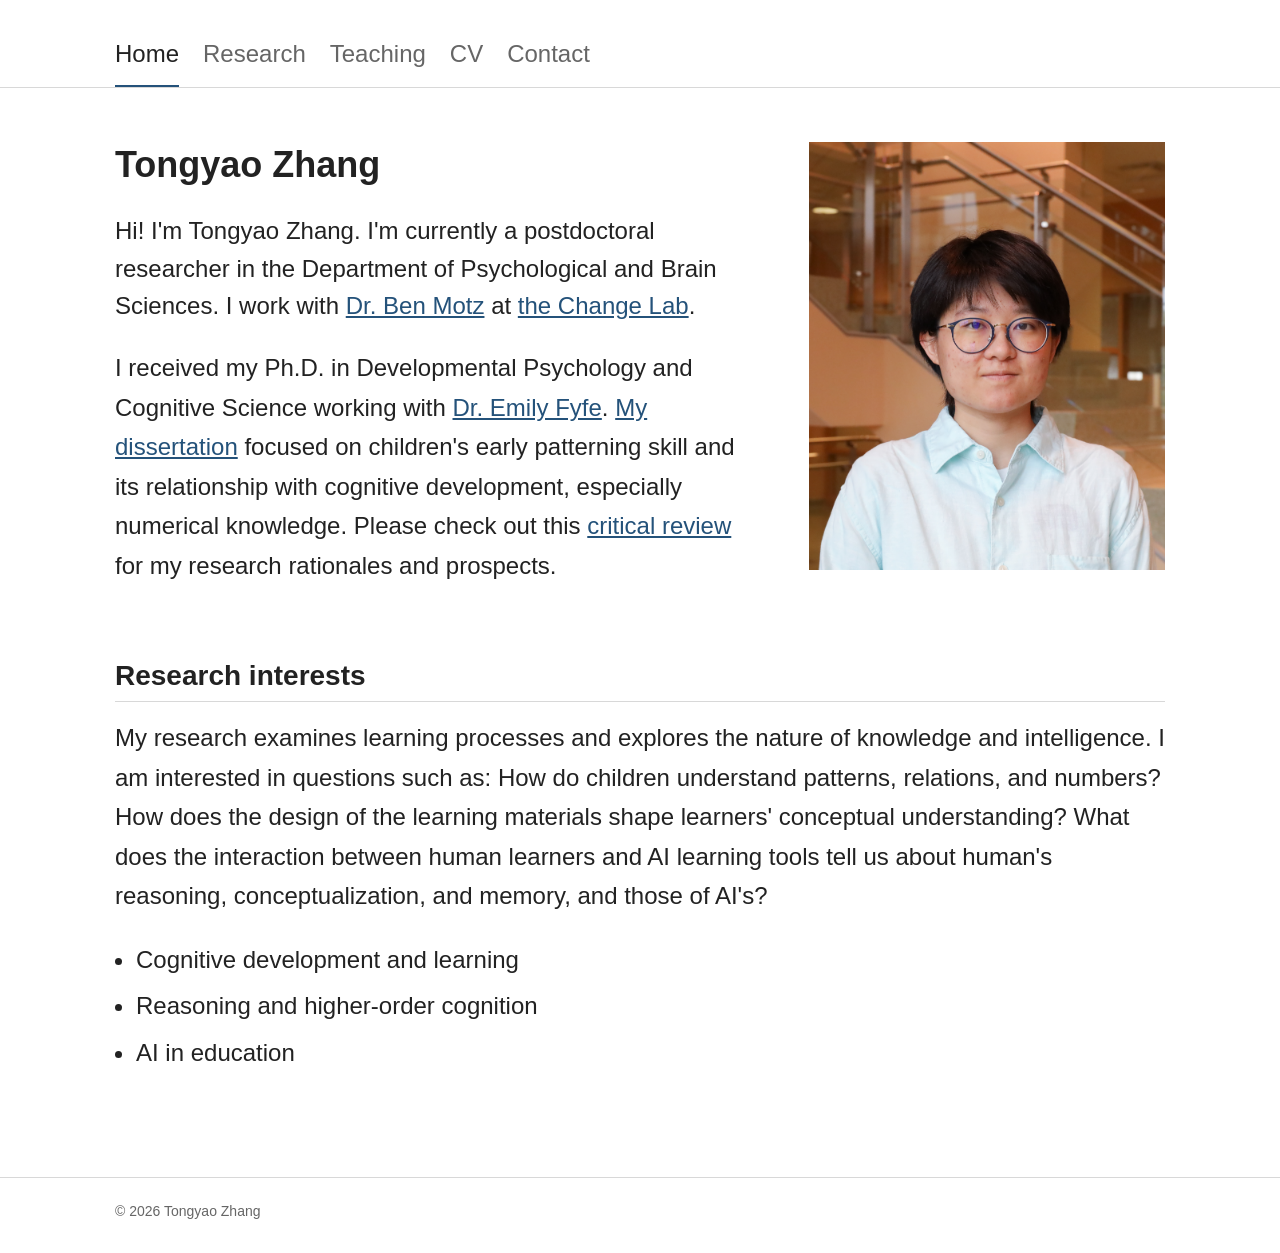
==== index.html @ 2695c0cf "update navigation tabs" ====
<!doctype html>
<html lang="en">
<head>
  <meta charset="utf-8">
  <meta name="viewport" content="width=device-width, initial-scale=1">
  <meta name="description" content="Personal website of Tongyao Zhang.">
  <title>Tongyao Zhang</title>
  <link rel="stylesheet" href="style.css">
</head>
<body>
  <header class="site-header">
    <div class="container">
      <nav aria-label="Main navigation">
        <ul class="nav-list">
          <li><a href="index.html" aria-current="page">Home</a></li>
          <li><a href="research.html">Research</a></li>
          <li><a href="teaching.html">Teaching</a></li>
          <li><a href="cv.html">CV</a></li>
          <li><a href="contact.html">Contact</a></li>
        </ul>
      </nav>
    </div>
  </header>

  <main class="container">
<section class="profile-intro">
  <div class="profile-text">
    <h1>Tongyao Zhang</h1>

    <p class="intro">
      Hi! I'm Tongyao Zhang. I'm currently a postdoctoral researcher in the Department of Psychological and Brain Sciences. I work with <a href="https://bmotz.github.io/">Dr. Ben Motz</a> at <a href="https://changelab.psych.indiana.edu/">the Change Lab</a>.
    </p>
    <p>
      I received my Ph.D. in Developmental Psychology and Cognitive Science working with <a href="https://psych.indiana.edu/directory/faculty/fyfe-emily.html">Dr. Emily Fyfe</a>. <a href="https://www.proquest.com/docview/3355170197">My dissertation</a> focused on children's early patterning skill and its relationship with cognitive development, especially numerical knowledge. Please check out this <a href="https://www.sciencedirect.com/science/article/abs/pii/S0273229725000176">critical review</a> for my research rationales and prospects.
    </p>

  </div>

  <img
    class="profile-photo"
    src="tz2.png"
    alt="Photo of Tongyao Zhang"
  >
</section>

    <h2>Research interests</h2>
        <p>
      My research examines learning processes and explores the nature of knowledge and intelligence. I am interested in questions such as: How do children understand patterns, relations, and numbers? How does the design of the learning materials shape learners' conceptual understanding? What does the interaction between human learners and AI learning tools tell us about human's reasoning, conceptualization, and memory, and those of AI's?
    </p>
    <ul class="plain-list">
      <li>Cognitive development and learning</li>
      <li>Reasoning and higher-order cognition</li>
      <li>AI in education</li>
    </ul>

  </main>

  <footer class="site-footer">
    <div class="container">© 2026 Tongyao Zhang</div>
  </footer>
</body>
</html>
---- style.css ----
:root {
  --text: #222;
  --muted: #666;
  --border: #d8d8d8;
  --accent: #24527a;
  --background: #fff;
  --soft: #f6f6f6;
  --font-main: "Avenir Next", Avenir, "Segoe UI", Helvetica, Arial, sans-serif;
}

* {
  box-sizing: border-box;
}

html {
  scroll-behavior: smooth;
}

body {
  margin: 0;
  background: var(--background);
  color: var(--text);
  font-family: var(--font-main);
  font-size: 24px;
  line-height: 1.65;
}

a {
  color: var(--accent);
}

a:hover {
  text-decoration-thickness: 2px;
}

.container {
  width: min(1050px, calc(100% - 56px));
  margin: 0 auto;
}

.site-header {
  padding-top: 34px;
  border-bottom: 1px solid var(--border);
}

.site-name {
  margin: 0 0 22px;
  font-family: inherit;
  font-size: 30px;
  font-weight: normal;
}

.site-name a {
  color: var(--text);
  text-decoration: none;
}

.nav-list {
  display: flex;
  gap: 24px;
  margin: 0;
  padding: 0;
  overflow-x: auto;
  list-style: none;
}

.nav-list a {
  display: block;
  padding: 0 0 11px;
  color: var(--muted);
  border-bottom: 2px solid transparent;
  text-decoration: none;
  white-space: nowrap;
}

.nav-list a:hover,
.nav-list a[aria-current="page"] {
  color: var(--text);
  border-bottom-color: var(--accent);
}

main {
  min-height: calc(100vh - 210px);
  padding: 54px 0 80px;
}

h1,
h2,
h3 {
  font-family: inherit;
  font-weight: 600;
  line-height: 1.3;
}

h1 {
  margin: 0 0 24px;
  font-size: 36px;
}

h2 {
  margin: 48px 0 16px;
  padding-bottom: 7px;
  border-bottom: 1px solid var(--border);
  font-size: 28px;
}

h3 {
  margin: 0 0 5px;
  font-size: 24px;
}

p {
  margin: 0 0 24px;
}

.intro {
  max-width: 700px;
  font-family: inherit;
  font-size: 24px;
  line-height: 1.55;
}

.muted,
.meta {
  color: var(--muted);
}

.meta {
  margin-bottom: 6px;
  font-size: 20px;
}

.plain-list {
  padding-left: 21px;
}

.plain-list li {
  margin-bottom: 7px;
}

.entry {
  padding: 20px 0;
  border-bottom: 1px solid var(--border);
}

.entry:first-child {
  padding-top: 0;
}

.entry:last-child {
  border-bottom: 0;
}

.entry p:last-child {
  margin-bottom: 0;
}

.citation {
  padding-left: 22px;
  text-indent: -22px;
}

.button {
  display: inline-block;
  padding: 8px 13px;
  color: #fff;
  background: var(--accent);
  border-radius: 2px;
  text-decoration: none;
}

.note {
  margin: 26px 0;
  padding: 13px 16px;
  background: var(--soft);
  border-left: 3px solid var(--border);
  color: var(--muted);
  font-size: 14px;
}

.contact-list {
  margin: 28px 0 0;
  padding: 0;
  list-style: none;
}

.contact-list li {
  margin-bottom: 10px;
}

.site-footer {
  padding: 22px 0 30px;
  border-top: 1px solid var(--border);
  color: var(--muted);
  font-size: 14px;
}

.profile-intro {
  display: grid;
  grid-template-columns: minmax(0, 1fr) 356px;
  gap: 48px;
  align-items: start;
}

.profile-photo {
  width: 356px;
  height: 428px;
  object-fit: cover;
}

@media (max-width: 600px) {
  .container {
    width: min(100% - 28px, 860px);
  }

  .site-header {
    padding-top: 24px;
  }

  .nav-list {
    gap: 18px;
  }

  main {
    padding-top: 38px;
  }

  h1 {
    font-size: 31px;
  }

  .intro {
    font-size: 19px;
  }

    .profile-intro {
    grid-template-columns: 1fr;
    gap: 24px;
  }

  .profile-photo {
    width: 187px;
    height: 225px;
  }
}
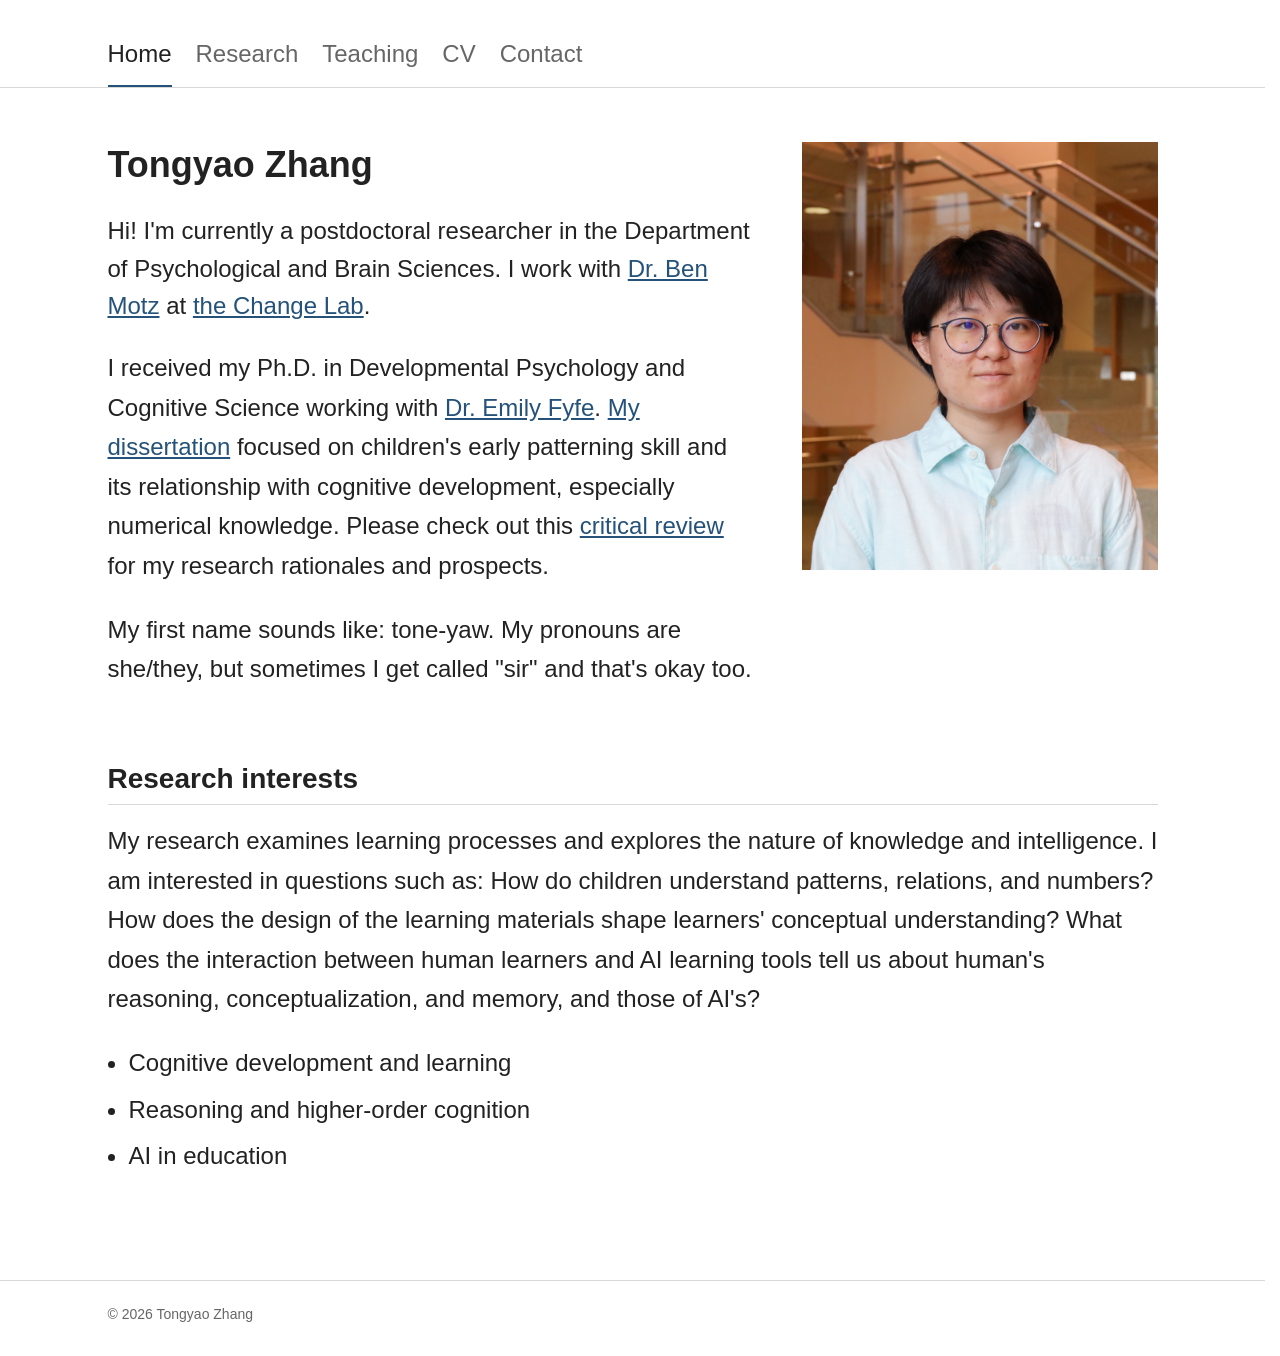
==== commit 224b773b: "Update introduction" ====
--- a/index.html
+++ b/index.html
@@ -28,11 +28,15 @@
     <h1>Tongyao Zhang</h1>
 
     <p class="intro">
-      Hi! I'm Tongyao Zhang. I'm currently a postdoctoral researcher in the Department of Psychological and Brain Sciences. I work with <a href="https://bmotz.github.io/">Dr. Ben Motz</a> at <a href="https://changelab.psych.indiana.edu/">the Change Lab</a>.
+      Hi! I'm currently a postdoctoral researcher in the Department of Psychological and Brain Sciences. I work with <a href="https://bmotz.github.io/">Dr. Ben Motz</a> at <a href="https://changelab.psych.indiana.edu/">the Change Lab</a>.
     </p>
     <p>
       I received my Ph.D. in Developmental Psychology and Cognitive Science working with <a href="https://psych.indiana.edu/directory/faculty/fyfe-emily.html">Dr. Emily Fyfe</a>. <a href="https://www.proquest.com/docview/3355170197">My dissertation</a> focused on children's early patterning skill and its relationship with cognitive development, especially numerical knowledge. Please check out this <a href="https://www.sciencedirect.com/science/article/abs/pii/S0273229725000176">critical review</a> for my research rationales and prospects.
     </p>
+    <p>
+      My first name sounds like: tone-yaw. My pronouns are she/they, but sometimes I get called "sir" and that's okay too.
+    </p>
+
 
   </div>
 
--- a/style.css
+++ b/style.css
@@ -14,6 +14,7 @@
 
 html {
   scroll-behavior: smooth;
+  scrollbar-gutter: stable;
 }
 
 body {
@@ -175,7 +176,7 @@
   background: var(--soft);
   border-left: 3px solid var(--border);
   color: var(--muted);
-  font-size: 14px;
+  font-size: 18px;
 }
 
 .contact-list {
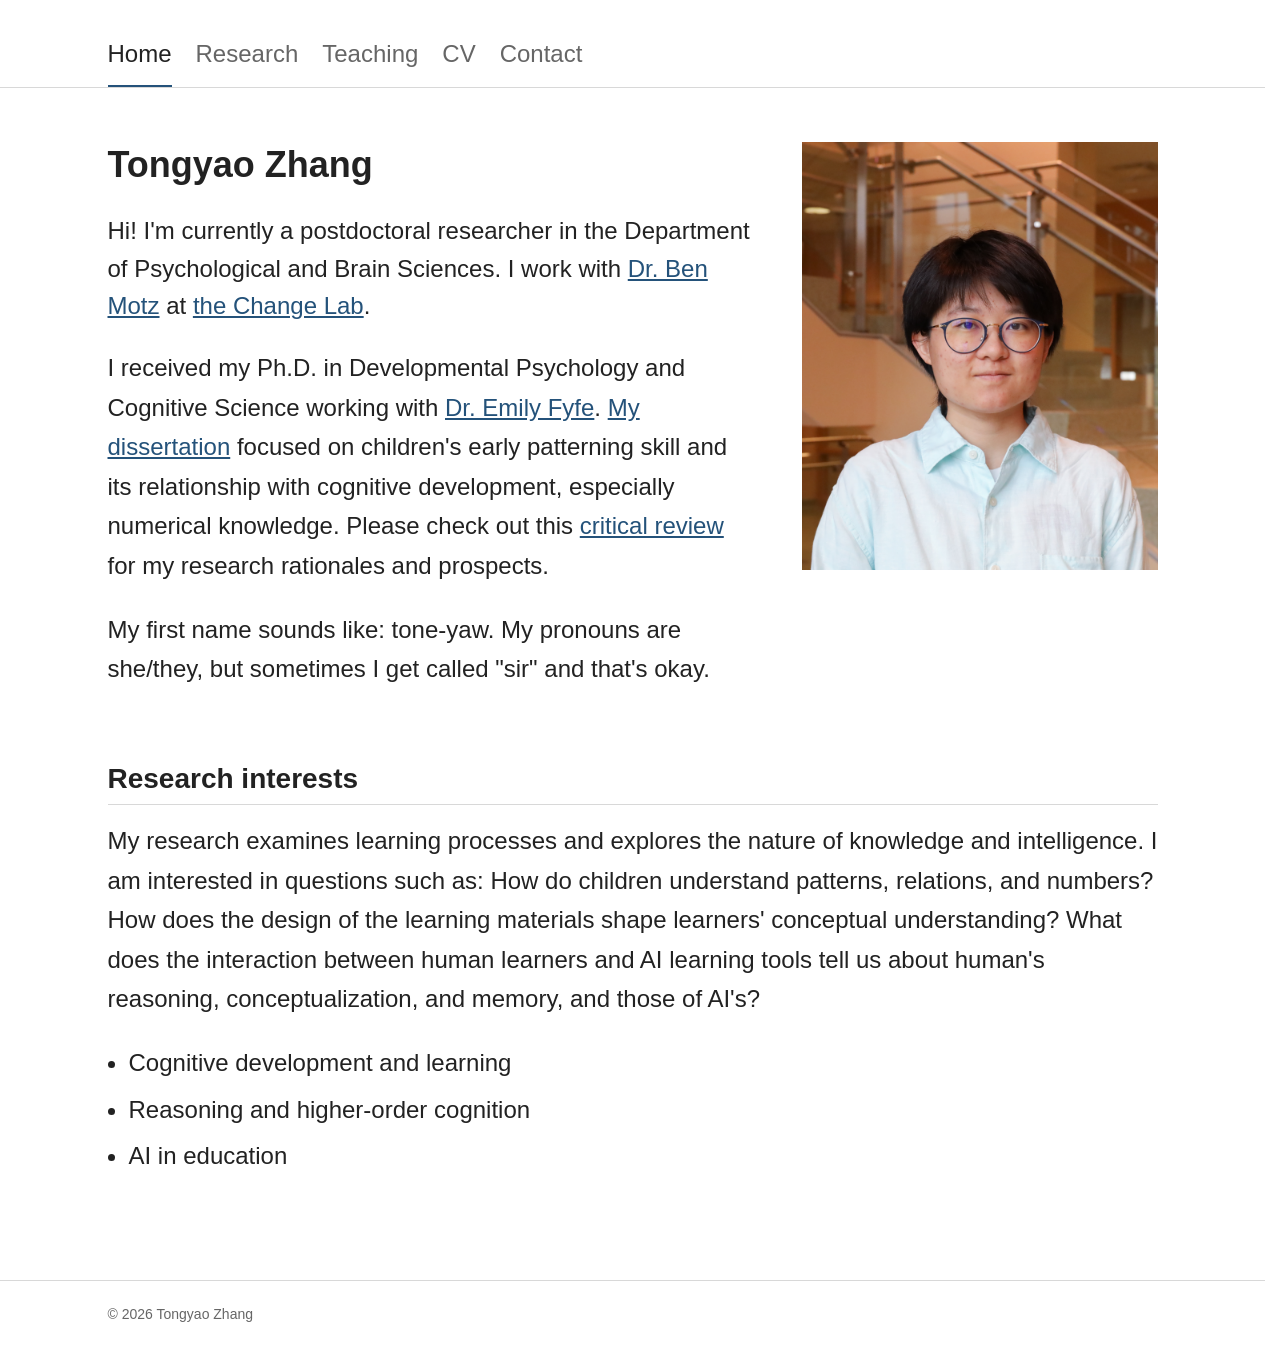
==== commit 3e6b2cb4: "Fix typo" ====
--- a/index.html
+++ b/index.html
@@ -34,7 +34,7 @@
       I received my Ph.D. in Developmental Psychology and Cognitive Science working with <a href="https://psych.indiana.edu/directory/faculty/fyfe-emily.html">Dr. Emily Fyfe</a>. <a href="https://www.proquest.com/docview/3355170197">My dissertation</a> focused on children's early patterning skill and its relationship with cognitive development, especially numerical knowledge. Please check out this <a href="https://www.sciencedirect.com/science/article/abs/pii/S0273229725000176">critical review</a> for my research rationales and prospects.
     </p>
     <p>
-      My first name sounds like: tone-yaw. My pronouns are she/they, but sometimes I get called "sir" and that's okay too.
+      My first name sounds like: tone-yaw. My pronouns are she/they, but sometimes I get called "sir" and that's okay.
     </p>
 
 
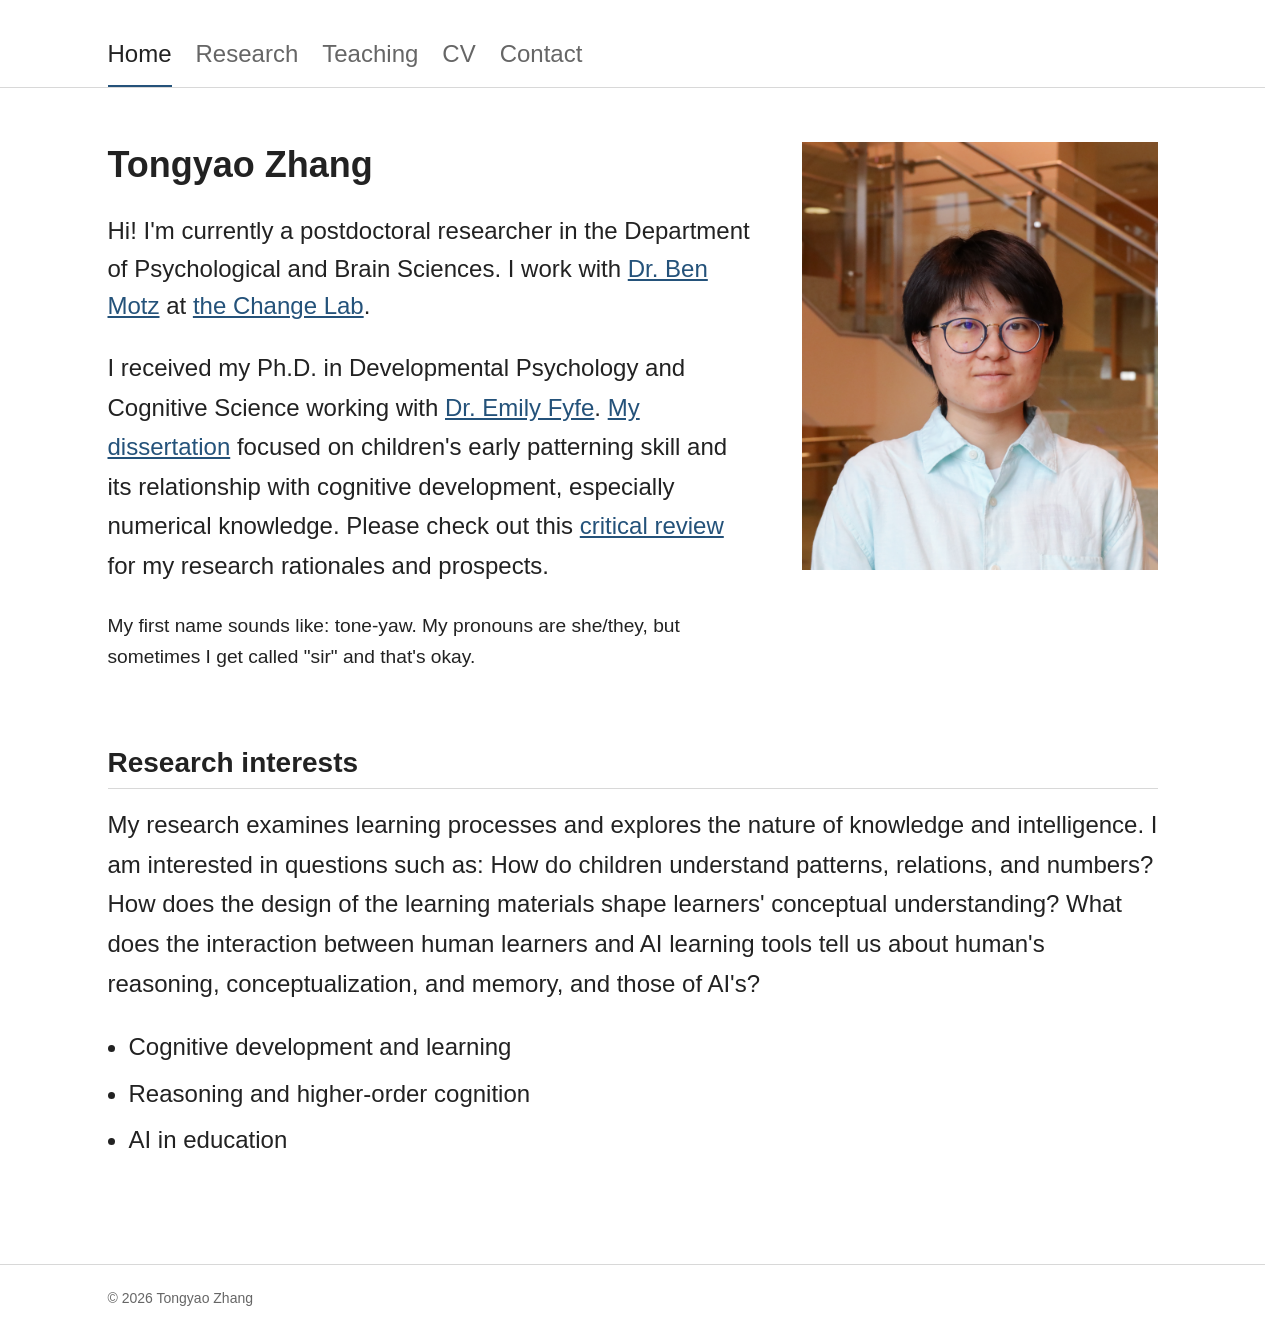
==== commit c0938ed6: "minor formatting" ====
--- a/index.html
+++ b/index.html
@@ -33,7 +33,7 @@
     <p>
       I received my Ph.D. in Developmental Psychology and Cognitive Science working with <a href="https://psych.indiana.edu/directory/faculty/fyfe-emily.html">Dr. Emily Fyfe</a>. <a href="https://www.proquest.com/docview/3355170197">My dissertation</a> focused on children's early patterning skill and its relationship with cognitive development, especially numerical knowledge. Please check out this <a href="https://www.sciencedirect.com/science/article/abs/pii/S0273229725000176">critical review</a> for my research rationales and prospects.
     </p>
-    <p>
+    <p style="font-size: 0.8em;">
       My first name sounds like: tone-yaw. My pronouns are she/they, but sometimes I get called "sir" and that's okay.
     </p>
 
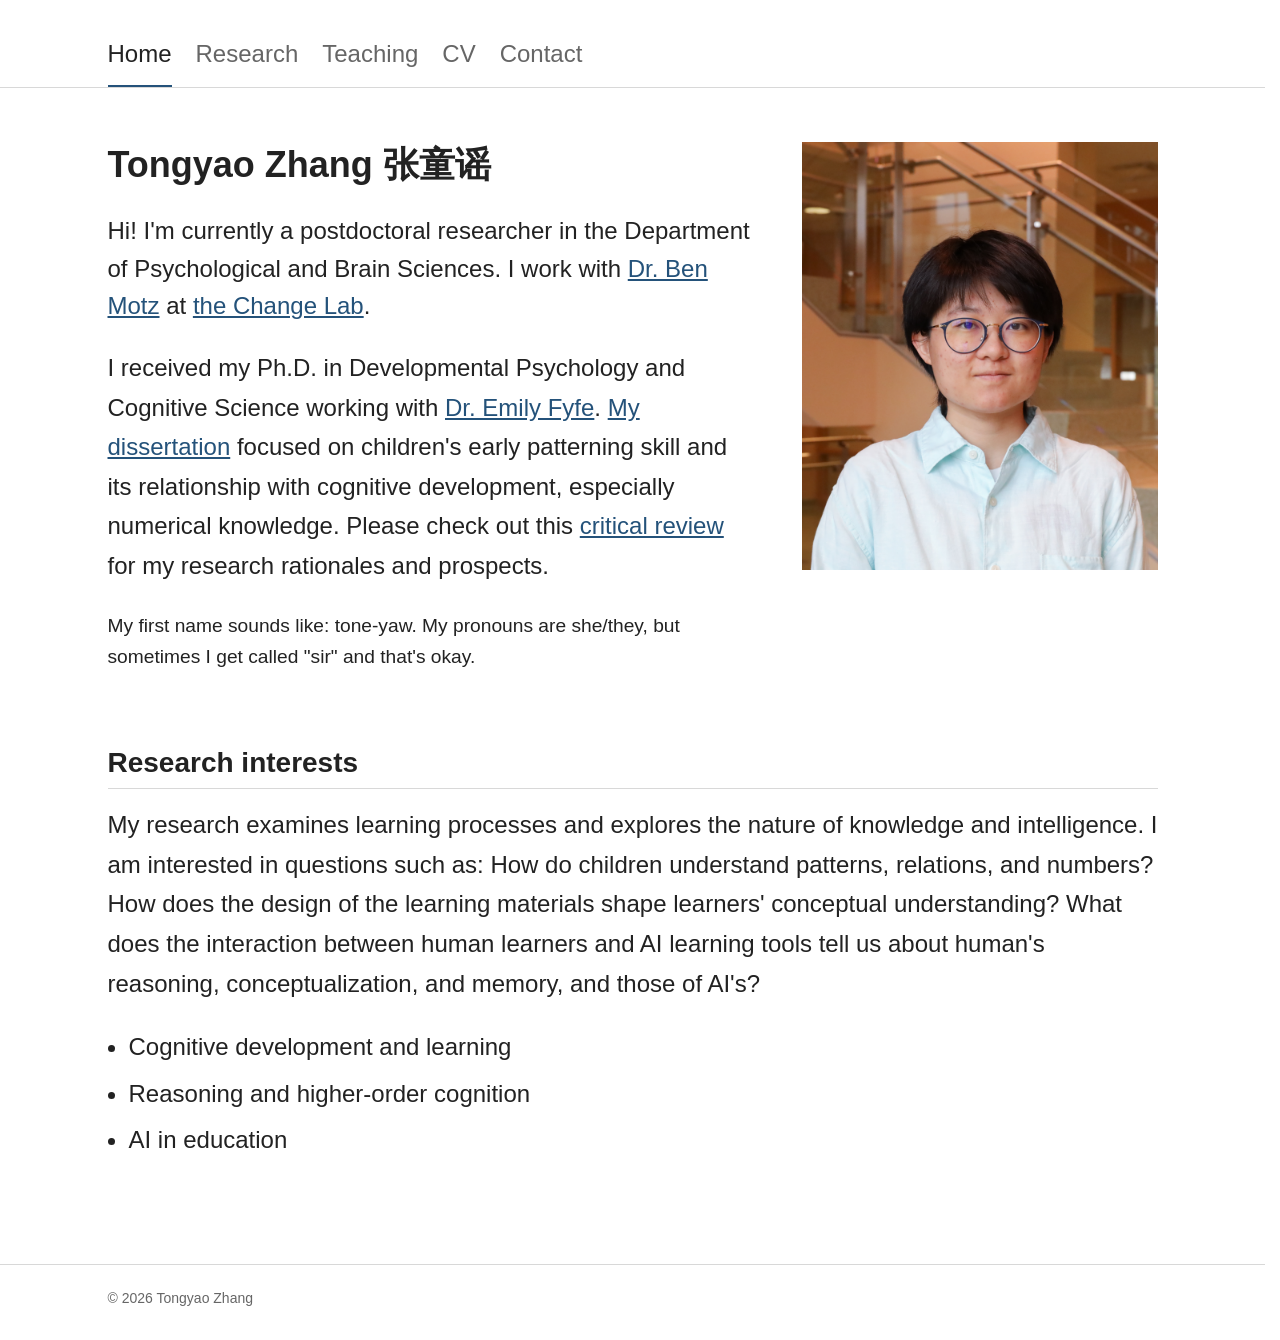
==== commit 8939195b: "Add Chinese name to profile header" ====
--- a/index.html
+++ b/index.html
@@ -25,7 +25,7 @@
   <main class="container">
 <section class="profile-intro">
   <div class="profile-text">
-    <h1>Tongyao Zhang</h1>
+    <h1>Tongyao Zhang  张童谣</h1>
 
     <p class="intro">
       Hi! I'm currently a postdoctoral researcher in the Department of Psychological and Brain Sciences. I work with <a href="https://bmotz.github.io/">Dr. Ben Motz</a> at <a href="https://changelab.psych.indiana.edu/">the Change Lab</a>.
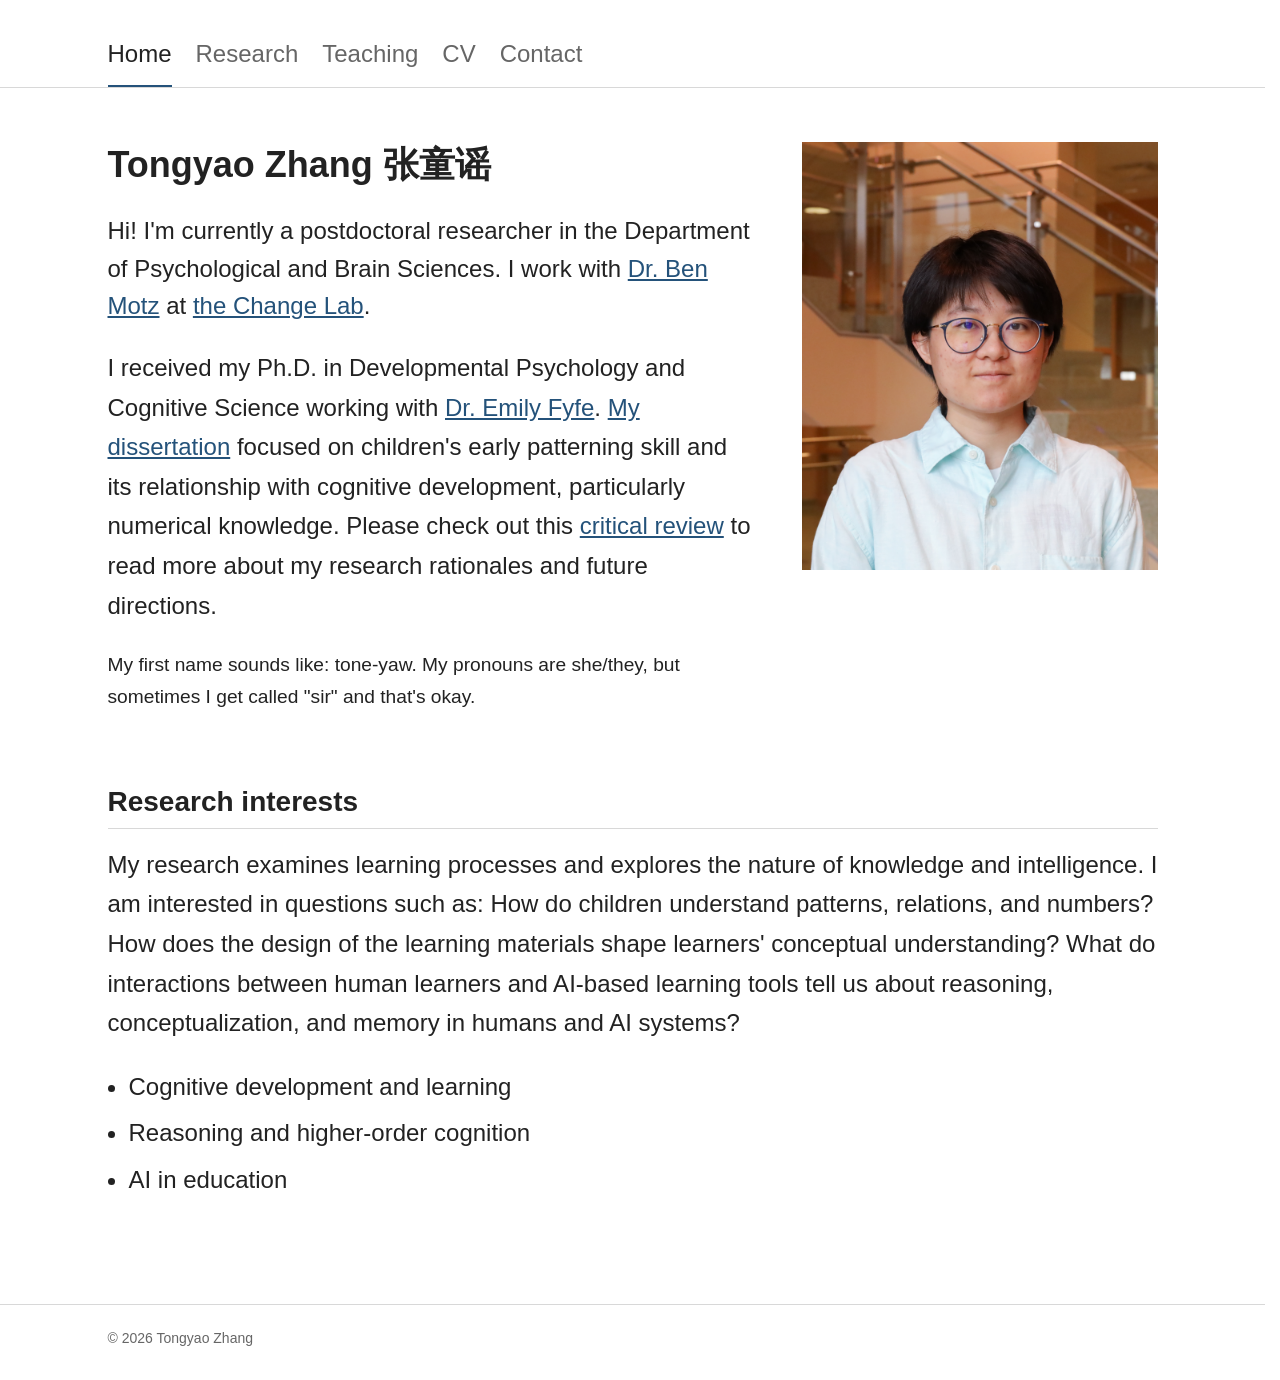
==== commit 1c798eb7: "polish language in home page" ====
--- a/index.html
+++ b/index.html
@@ -31,7 +31,7 @@
       Hi! I'm currently a postdoctoral researcher in the Department of Psychological and Brain Sciences. I work with <a href="https://bmotz.github.io/">Dr. Ben Motz</a> at <a href="https://changelab.psych.indiana.edu/">the Change Lab</a>.
     </p>
     <p>
-      I received my Ph.D. in Developmental Psychology and Cognitive Science working with <a href="https://psych.indiana.edu/directory/faculty/fyfe-emily.html">Dr. Emily Fyfe</a>. <a href="https://www.proquest.com/docview/3355170197">My dissertation</a> focused on children's early patterning skill and its relationship with cognitive development, especially numerical knowledge. Please check out this <a href="https://www.sciencedirect.com/science/article/abs/pii/S0273229725000176">critical review</a> for my research rationales and prospects.
+      I received my Ph.D. in Developmental Psychology and Cognitive Science working with <a href="https://psych.indiana.edu/directory/faculty/fyfe-emily.html">Dr. Emily Fyfe</a>. <a href="https://www.proquest.com/docview/3355170197">My dissertation</a> focused on children's early patterning skill and its relationship with cognitive development, particularly numerical knowledge. Please check out this <a href="https://www.sciencedirect.com/science/article/abs/pii/S0273229725000176">critical review</a> to read more about my research rationales and future directions.
     </p>
     <p style="font-size: 0.8em;">
       My first name sounds like: tone-yaw. My pronouns are she/they, but sometimes I get called "sir" and that's okay.
@@ -49,7 +49,7 @@
 
     <h2>Research interests</h2>
         <p>
-      My research examines learning processes and explores the nature of knowledge and intelligence. I am interested in questions such as: How do children understand patterns, relations, and numbers? How does the design of the learning materials shape learners' conceptual understanding? What does the interaction between human learners and AI learning tools tell us about human's reasoning, conceptualization, and memory, and those of AI's?
+      My research examines learning processes and explores the nature of knowledge and intelligence. I am interested in questions such as: How do children understand patterns, relations, and numbers? How does the design of the learning materials shape learners' conceptual understanding? What do interactions between human learners and AI-based learning tools tell us about reasoning, conceptualization, and memory in humans and AI systems?
     </p>
     <ul class="plain-list">
       <li>Cognitive development and learning</li>
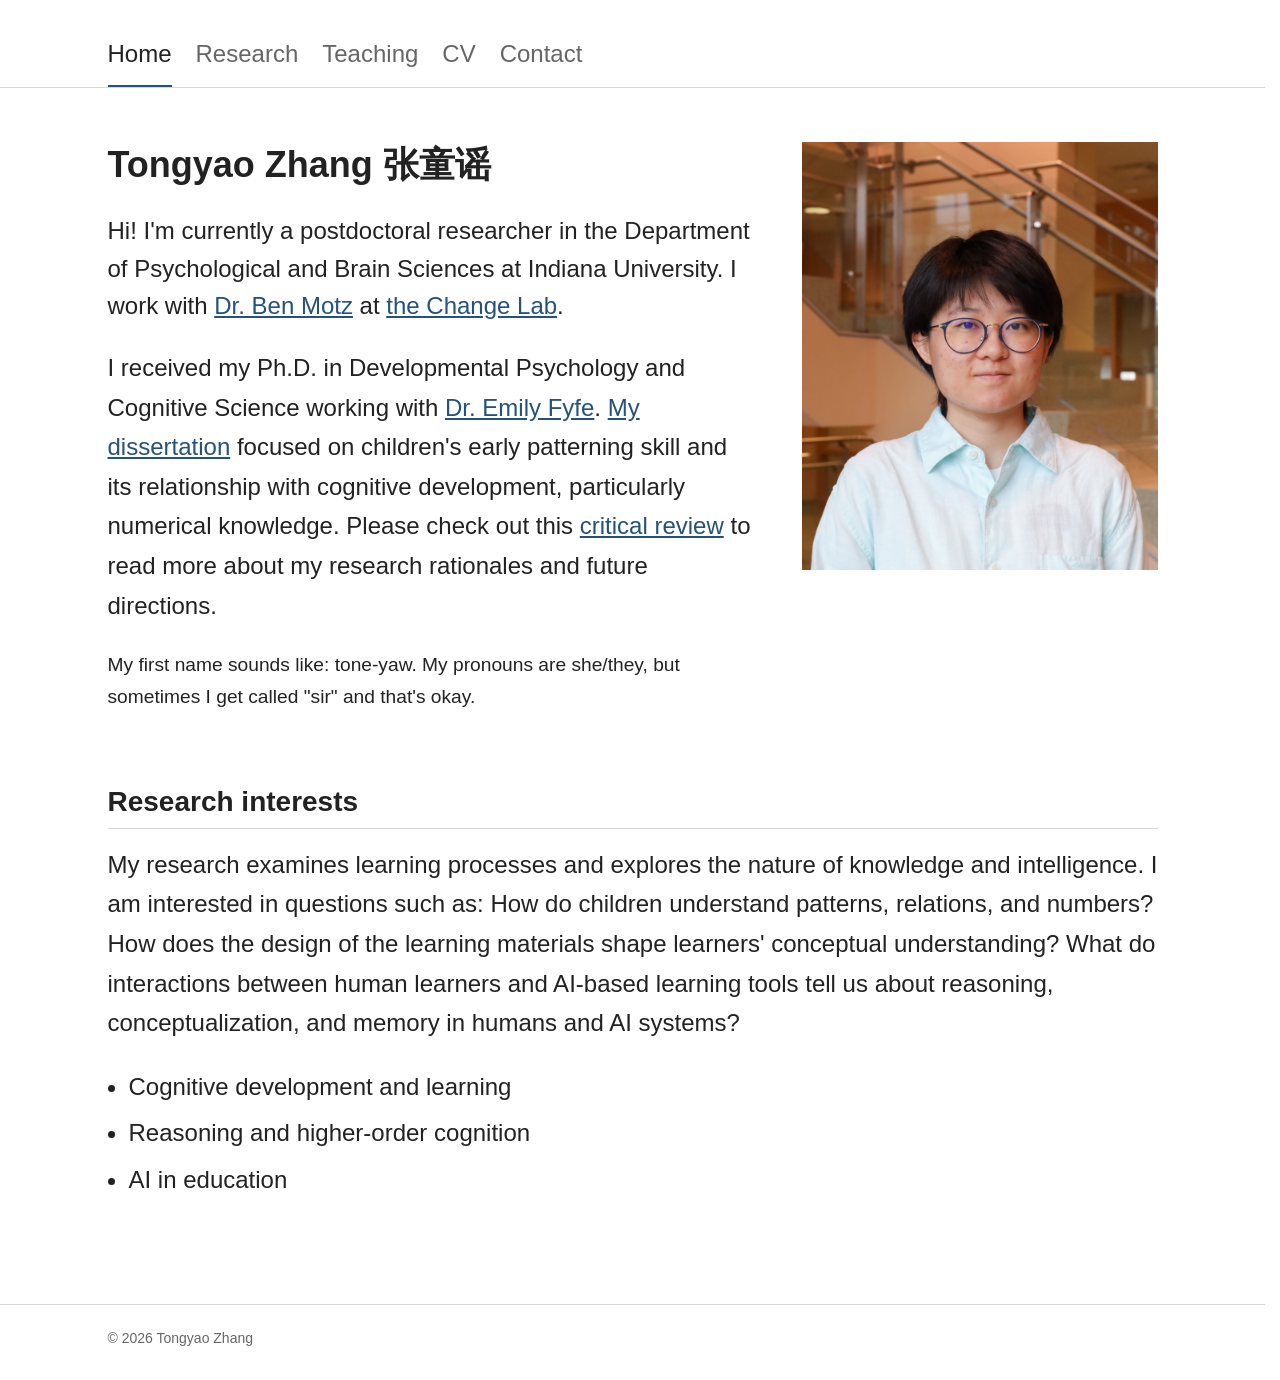
==== commit 9077bbb2: "Enhance personal website description and intro" ====
--- a/index.html
+++ b/index.html
@@ -3,7 +3,8 @@
 <head>
   <meta charset="utf-8">
   <meta name="viewport" content="width=device-width, initial-scale=1">
-  <meta name="description" content="Personal website of Tongyao Zhang.">
+  <meta name="google-site-verification" content="hhPjjAOFXfSaX6QQp0-I8aIllsGBhUvKVatQlysr11o" />
+  <meta name="description" content="Tongyao Zhang is a postdoctoral researcher studying cognitive development, learning, patterning, and AI in education.">
   <title>Tongyao Zhang</title>
   <link rel="stylesheet" href="style.css">
 </head>
@@ -28,7 +29,7 @@
     <h1>Tongyao Zhang  张童谣</h1>
 
     <p class="intro">
-      Hi! I'm currently a postdoctoral researcher in the Department of Psychological and Brain Sciences. I work with <a href="https://bmotz.github.io/">Dr. Ben Motz</a> at <a href="https://changelab.psych.indiana.edu/">the Change Lab</a>.
+      Hi! I'm currently a postdoctoral researcher in the Department of Psychological and Brain Sciences at Indiana University. I work with <a href="https://bmotz.github.io/">Dr. Ben Motz</a> at <a href="https://changelab.psych.indiana.edu/">the Change Lab</a>.
     </p>
     <p>
       I received my Ph.D. in Developmental Psychology and Cognitive Science working with <a href="https://psych.indiana.edu/directory/faculty/fyfe-emily.html">Dr. Emily Fyfe</a>. <a href="https://www.proquest.com/docview/3355170197">My dissertation</a> focused on children's early patterning skill and its relationship with cognitive development, particularly numerical knowledge. Please check out this <a href="https://www.sciencedirect.com/science/article/abs/pii/S0273229725000176">critical review</a> to read more about my research rationales and future directions.
